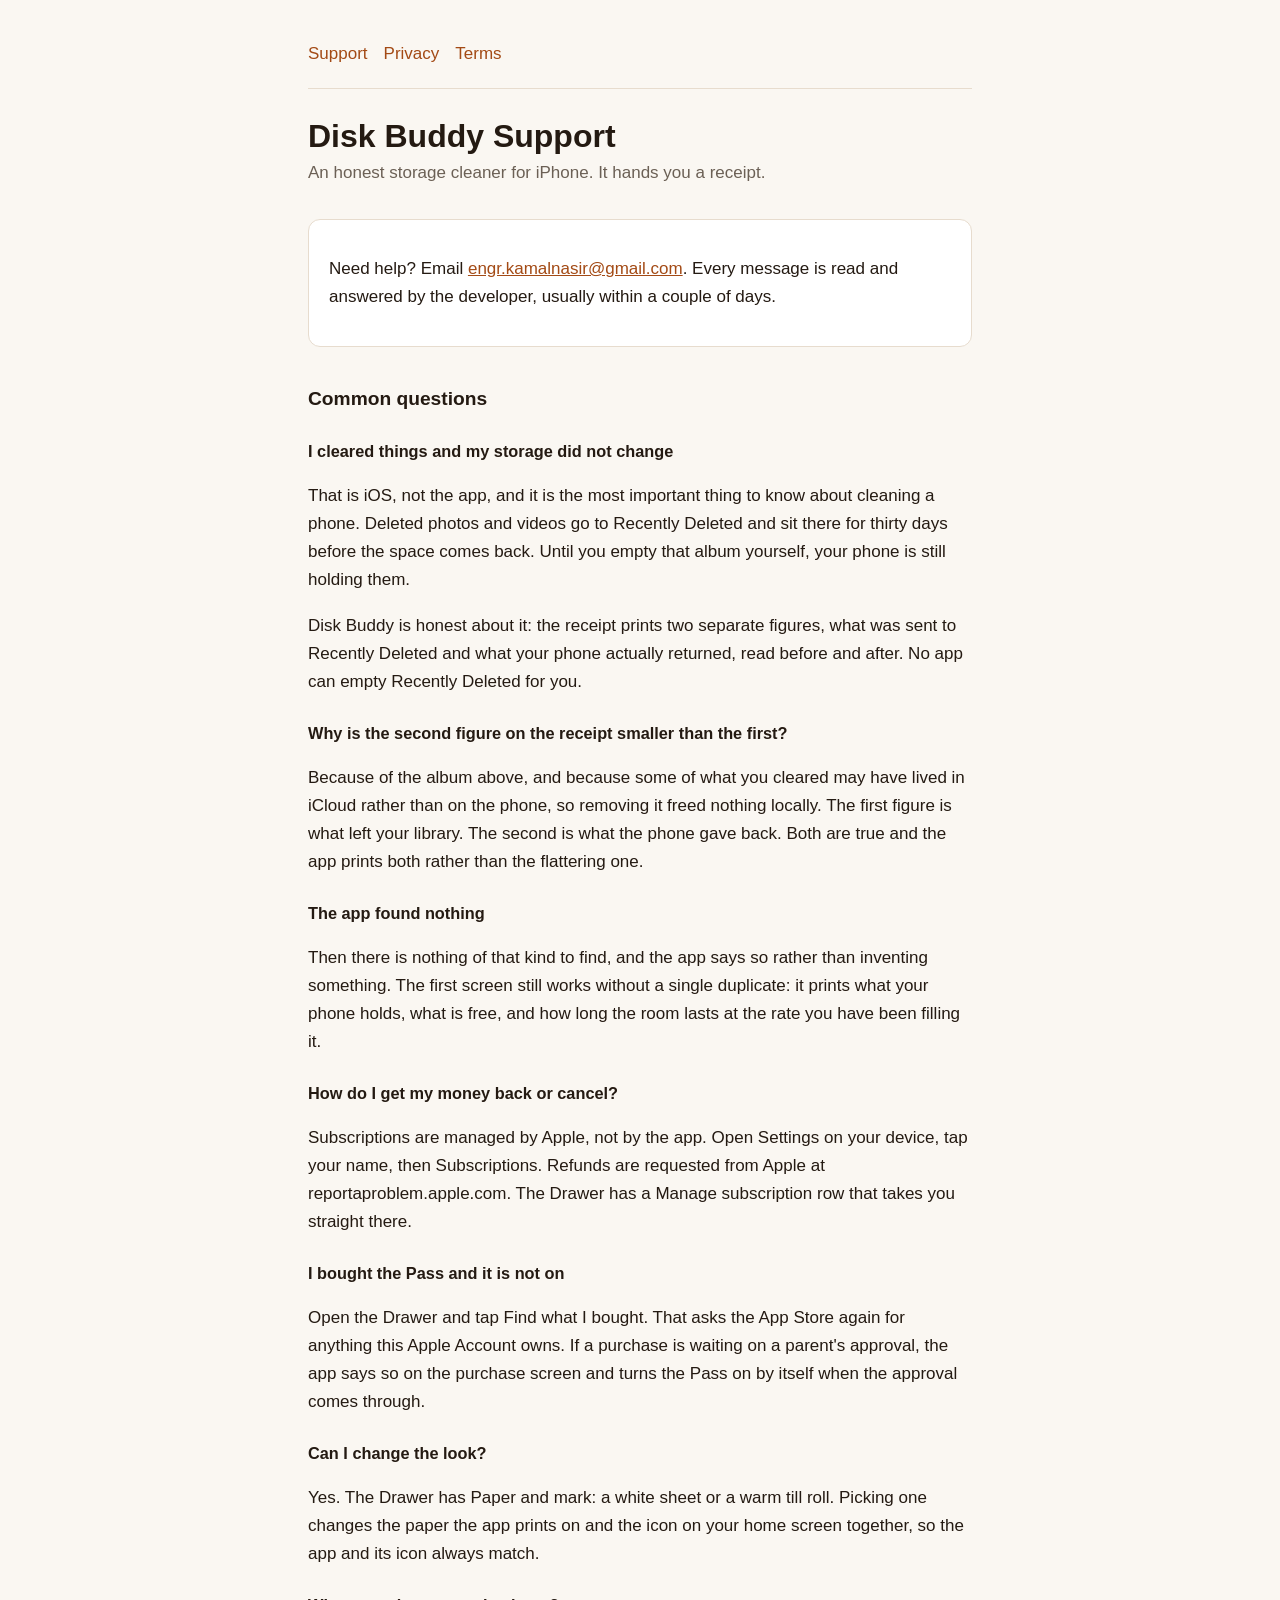
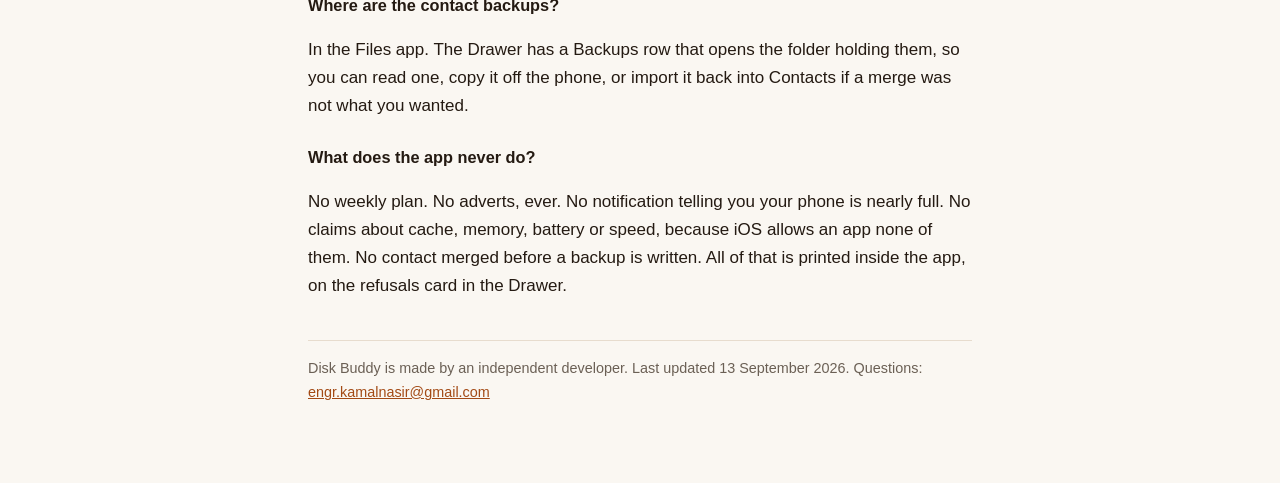
==== index.html @ d45f614e "Support, privacy and terms for Disk Buddy Three pages and one stylesheet, the same shape every legal" ====
<!doctype html>
<html lang="en"><head><meta charset="utf-8"><meta name="viewport" content="width=device-width,initial-scale=1"><title>Disk Buddy Support</title><link rel="stylesheet" href="style.css"></head><body><div class="wrap"><nav><a href="index.html">Support</a><a href="privacy.html">Privacy</a><a href="terms.html">Terms</a></nav><h1>Disk Buddy Support</h1>
<p class="sub">An honest storage cleaner for iPhone. It hands you a receipt.</p>
<div class="card"><p>Need help? Email <a href="mailto:engr.kamalnasir@gmail.com">engr.kamalnasir@gmail.com</a>. Every message is read and answered by the developer, usually within a couple of days.</p></div>
<h2>Common questions</h2>
<h3>I cleared things and my storage did not change</h3>
<p>That is iOS, not the app, and it is the most important thing to know about cleaning a phone. Deleted photos and videos go to Recently Deleted and sit there for thirty days before the space comes back. Until you empty that album yourself, your phone is still holding them.</p>
<p>Disk Buddy is honest about it: the receipt prints two separate figures, what was sent to Recently Deleted and what your phone actually returned, read before and after. No app can empty Recently Deleted for you.</p>
<h3>Why is the second figure on the receipt smaller than the first?</h3>
<p>Because of the album above, and because some of what you cleared may have lived in iCloud rather than on the phone, so removing it freed nothing locally. The first figure is what left your library. The second is what the phone gave back. Both are true and the app prints both rather than the flattering one.</p>
<h3>The app found nothing</h3>
<p>Then there is nothing of that kind to find, and the app says so rather than inventing something. The first screen still works without a single duplicate: it prints what your phone holds, what is free, and how long the room lasts at the rate you have been filling it.</p>
<h3>How do I get my money back or cancel?</h3>
<p>Subscriptions are managed by Apple, not by the app. Open Settings on your device, tap your name, then Subscriptions. Refunds are requested from Apple at reportaproblem.apple.com. The Drawer has a Manage subscription row that takes you straight there.</p>
<h3>I bought the Pass and it is not on</h3>
<p>Open the Drawer and tap Find what I bought. That asks the App Store again for anything this Apple Account owns. If a purchase is waiting on a parent's approval, the app says so on the purchase screen and turns the Pass on by itself when the approval comes through.</p>
<h3>Can I change the look?</h3>
<p>Yes. The Drawer has Paper and mark: a white sheet or a warm till roll. Picking one changes the paper the app prints on and the icon on your home screen together, so the app and its icon always match.</p>
<h3>Where are the contact backups?</h3>
<p>In the Files app. The Drawer has a Backups row that opens the folder holding them, so you can read one, copy it off the phone, or import it back into Contacts if a merge was not what you wanted.</p>
<h3>What does the app never do?</h3>
<p>No weekly plan. No adverts, ever. No notification telling you your phone is nearly full. No claims about cache, memory, battery or speed, because iOS allows an app none of them. No contact merged before a backup is written. All of that is printed inside the app, on the refusals card in the Drawer.</p><p class="updated">Disk Buddy is made by an independent developer. Last updated 13 September 2026. Questions: <a href="mailto:engr.kamalnasir@gmail.com">engr.kamalnasir@gmail.com</a></p></div></body></html>
---- style.css ----
:root { color-scheme: light dark; --ink:#241a12; --muted:#6b6055; --accent:#a34a15; --bg:#faf7f2; --card:#ffffff; --line:#e7dcce; }
@media (prefers-color-scheme: dark){ :root{ --ink:#f5efe7; --muted:#aba093; --accent:#f0a452; --bg:#14110e; --card:#1f1a15; --line:#332c24; } }
*{box-sizing:border-box}
body{margin:0;background:var(--bg);color:var(--ink);font:17px/1.65 -apple-system,BlinkMacSystemFont,"Segoe UI",Roboto,sans-serif}
.wrap{max-width:44rem;margin:0 auto;padding:2.5rem 1.25rem 4rem}
h1{font-size:2rem;line-height:1.2;margin:0 0 .25rem}
h2{font-size:1.2rem;margin:2.25rem 0 .5rem}
h3{font-size:1.02rem;margin:1.5rem 0 .35rem}
.sub{color:var(--muted);margin:0 0 2rem}
a{color:var(--accent)}
nav{display:flex;flex-wrap:wrap;gap:1rem;padding-bottom:1.25rem;border-bottom:1px solid var(--line);margin-bottom:1.75rem}
nav a{text-decoration:none;font-weight:500}
.card{background:var(--card);border:1px solid var(--line);border-radius:12px;padding:1.1rem 1.25rem;margin:1rem 0}
.updated{color:var(--muted);font-size:.9rem;margin-top:2.5rem;border-top:1px solid var(--line);padding-top:1rem}
ul{padding-left:1.2rem} li{margin:.35rem 0}
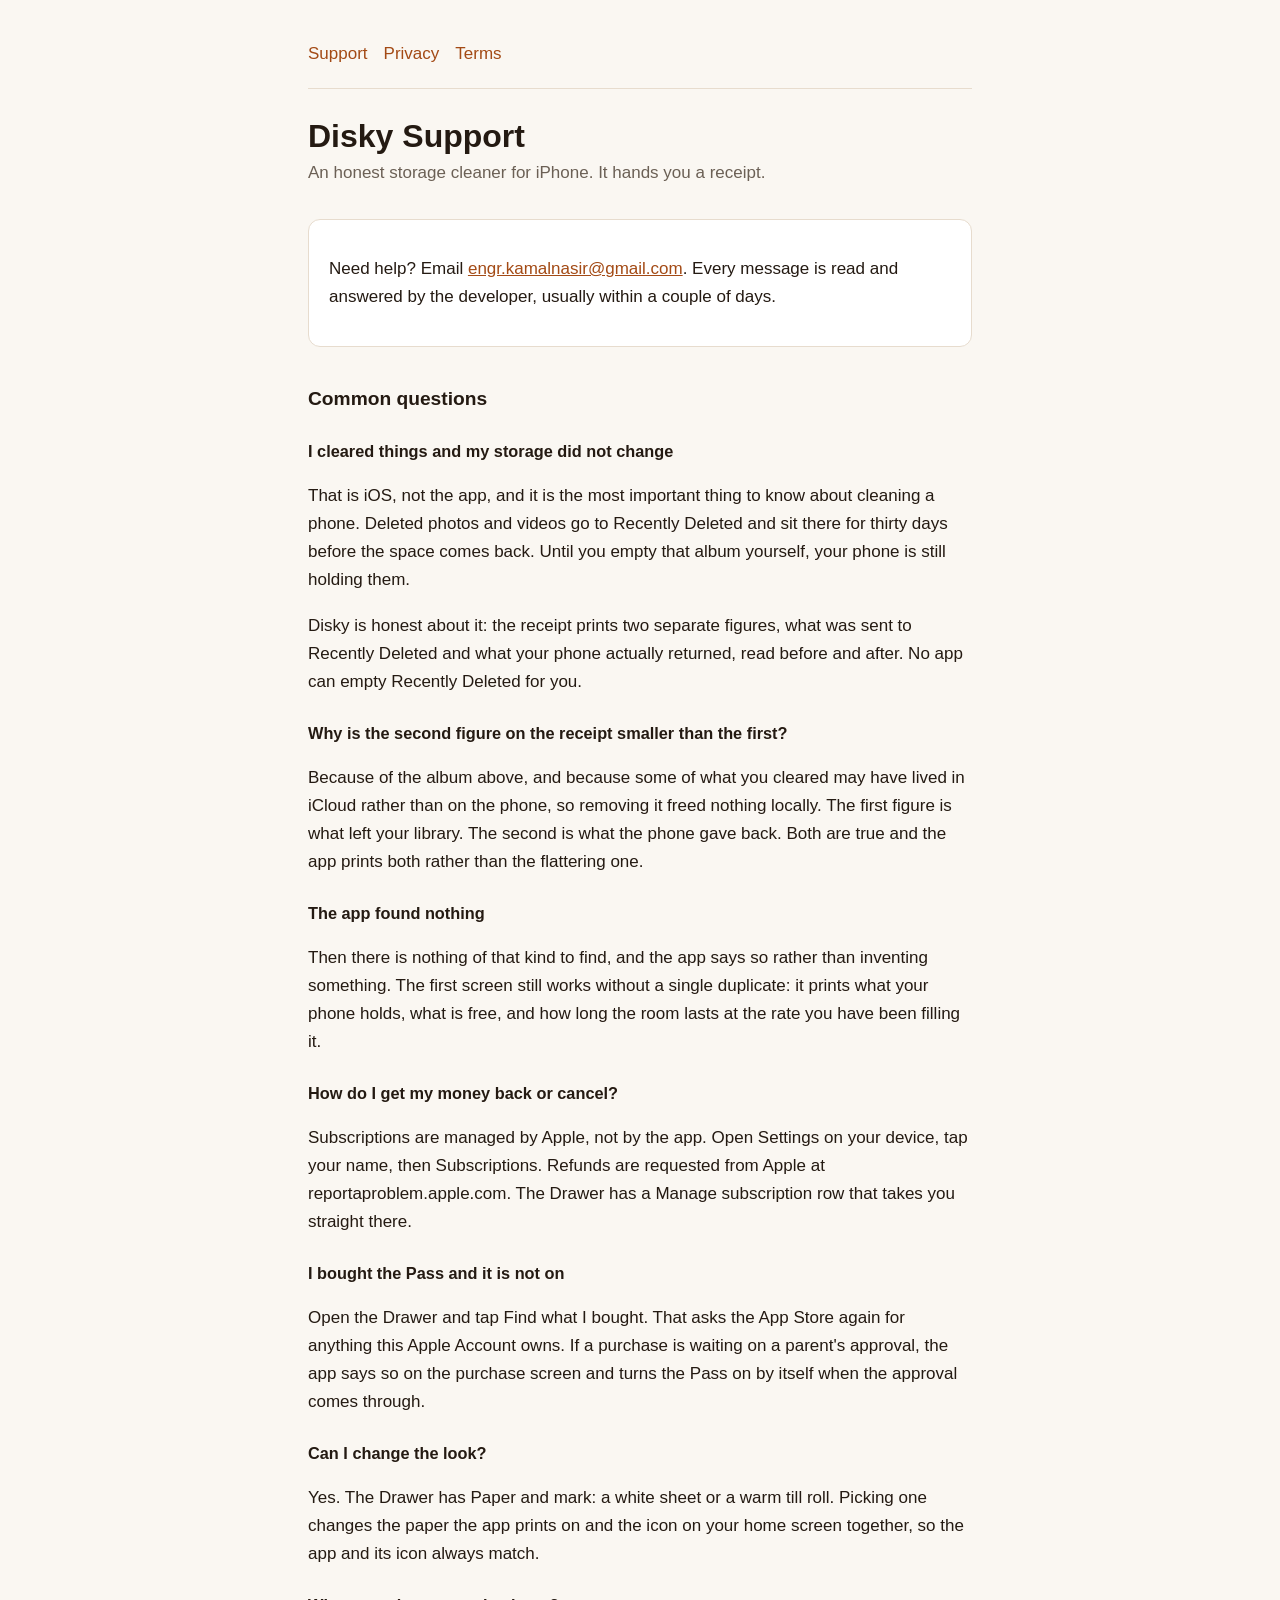
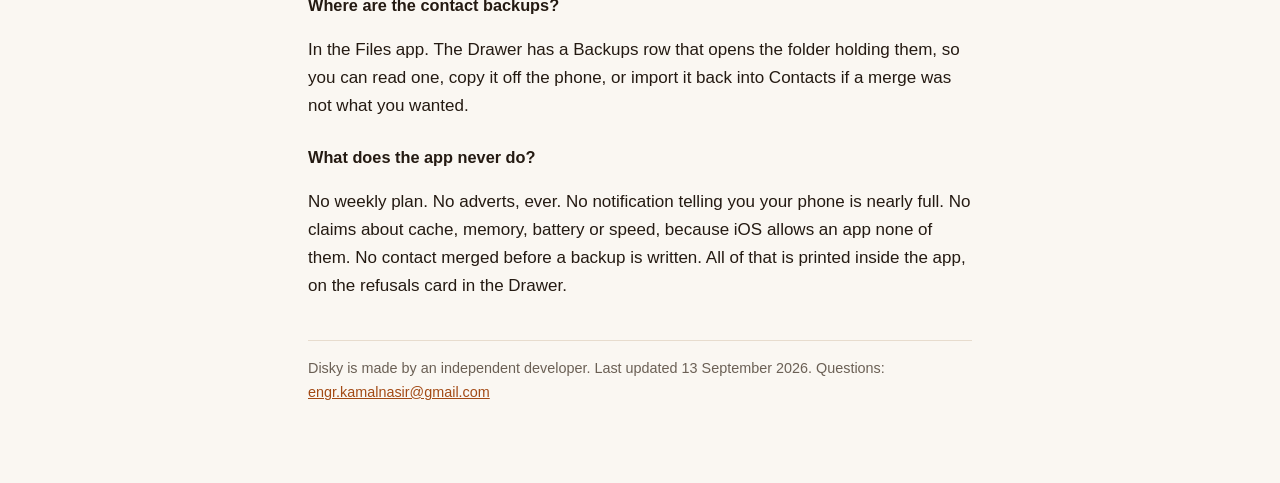
==== commit 10a3e768: "Support, privacy and terms for Disky, which was Disk Buddy" ====
--- a/index.html
+++ b/index.html
@@ -1,11 +1,11 @@
 <!doctype html>
-<html lang="en"><head><meta charset="utf-8"><meta name="viewport" content="width=device-width,initial-scale=1"><title>Disk Buddy Support</title><link rel="stylesheet" href="style.css"></head><body><div class="wrap"><nav><a href="index.html">Support</a><a href="privacy.html">Privacy</a><a href="terms.html">Terms</a></nav><h1>Disk Buddy Support</h1>
+<html lang="en"><head><meta charset="utf-8"><meta name="viewport" content="width=device-width,initial-scale=1"><title>Disky Support</title><link rel="stylesheet" href="style.css"></head><body><div class="wrap"><nav><a href="index.html">Support</a><a href="privacy.html">Privacy</a><a href="terms.html">Terms</a></nav><h1>Disky Support</h1>
 <p class="sub">An honest storage cleaner for iPhone. It hands you a receipt.</p>
 <div class="card"><p>Need help? Email <a href="mailto:engr.kamalnasir@gmail.com">engr.kamalnasir@gmail.com</a>. Every message is read and answered by the developer, usually within a couple of days.</p></div>
 <h2>Common questions</h2>
 <h3>I cleared things and my storage did not change</h3>
 <p>That is iOS, not the app, and it is the most important thing to know about cleaning a phone. Deleted photos and videos go to Recently Deleted and sit there for thirty days before the space comes back. Until you empty that album yourself, your phone is still holding them.</p>
-<p>Disk Buddy is honest about it: the receipt prints two separate figures, what was sent to Recently Deleted and what your phone actually returned, read before and after. No app can empty Recently Deleted for you.</p>
+<p>Disky is honest about it: the receipt prints two separate figures, what was sent to Recently Deleted and what your phone actually returned, read before and after. No app can empty Recently Deleted for you.</p>
 <h3>Why is the second figure on the receipt smaller than the first?</h3>
 <p>Because of the album above, and because some of what you cleared may have lived in iCloud rather than on the phone, so removing it freed nothing locally. The first figure is what left your library. The second is what the phone gave back. Both are true and the app prints both rather than the flattering one.</p>
 <h3>The app found nothing</h3>
@@ -19,4 +19,4 @@
 <h3>Where are the contact backups?</h3>
 <p>In the Files app. The Drawer has a Backups row that opens the folder holding them, so you can read one, copy it off the phone, or import it back into Contacts if a merge was not what you wanted.</p>
 <h3>What does the app never do?</h3>
-<p>No weekly plan. No adverts, ever. No notification telling you your phone is nearly full. No claims about cache, memory, battery or speed, because iOS allows an app none of them. No contact merged before a backup is written. All of that is printed inside the app, on the refusals card in the Drawer.</p><p class="updated">Disk Buddy is made by an independent developer. Last updated 13 September 2026. Questions: <a href="mailto:engr.kamalnasir@gmail.com">engr.kamalnasir@gmail.com</a></p></div></body></html>
+<p>No weekly plan. No adverts, ever. No notification telling you your phone is nearly full. No claims about cache, memory, battery or speed, because iOS allows an app none of them. No contact merged before a backup is written. All of that is printed inside the app, on the refusals card in the Drawer.</p><p class="updated">Disky is made by an independent developer. Last updated 13 September 2026. Questions: <a href="mailto:engr.kamalnasir@gmail.com">engr.kamalnasir@gmail.com</a></p></div></body></html>
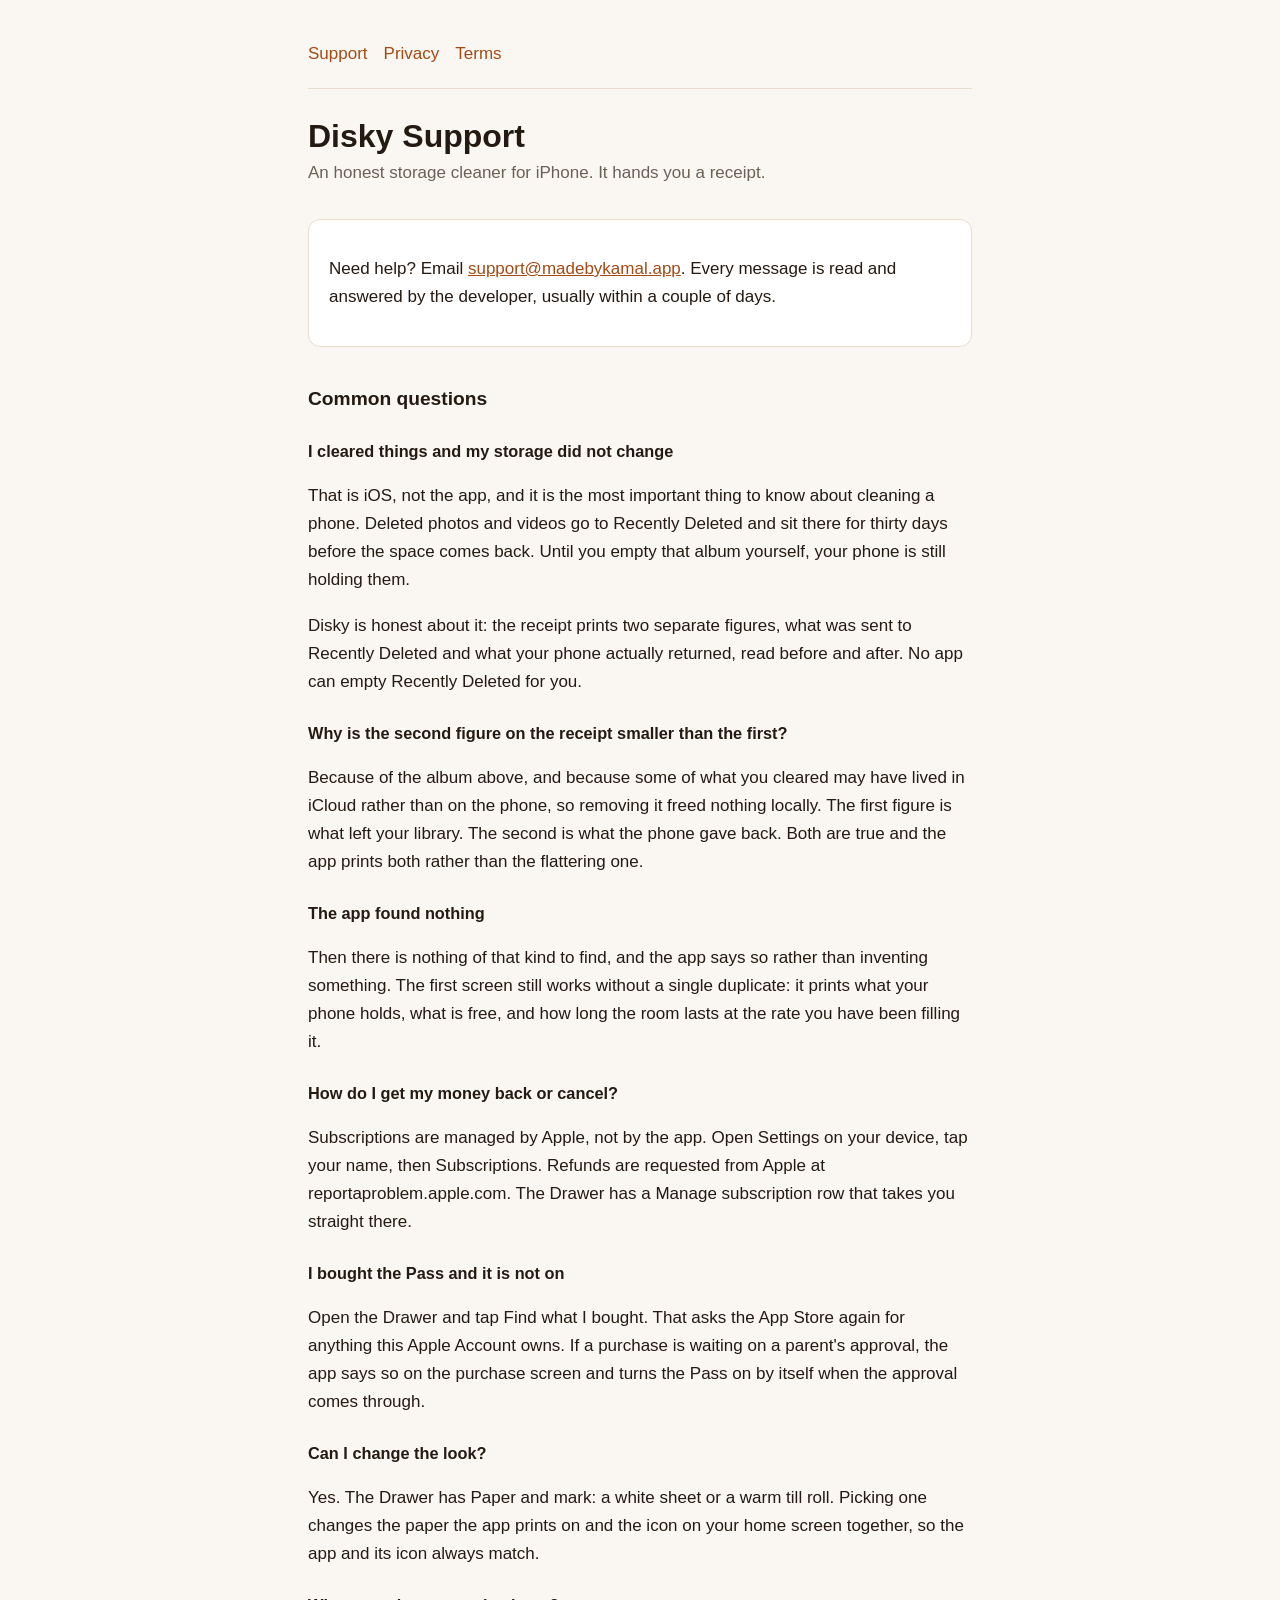
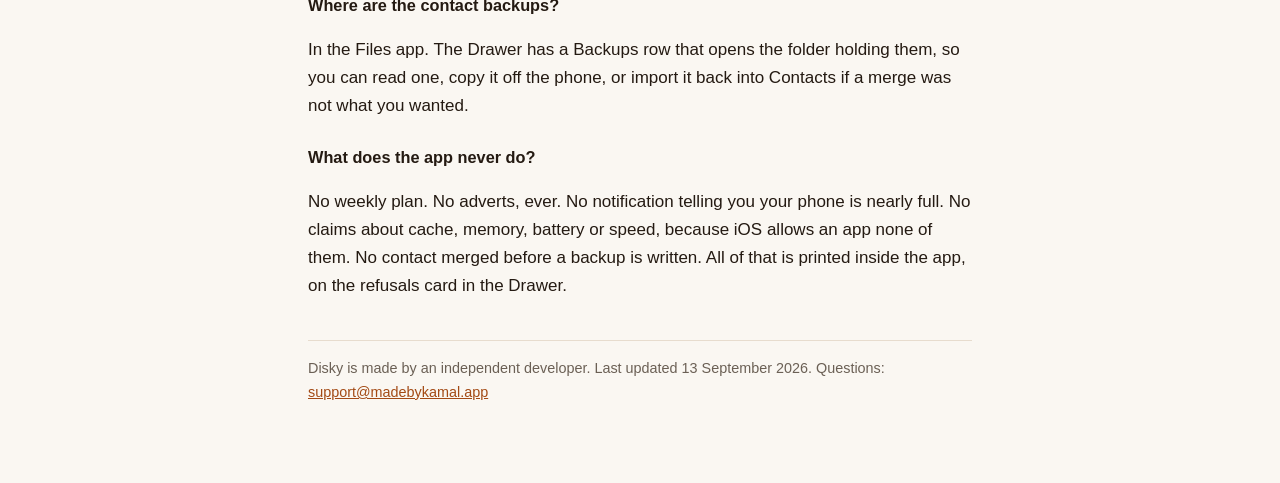
==== commit dcc91f0f: "Support email is now support@madebykamal.app" ====
--- a/index.html
+++ b/index.html
@@ -1,7 +1,7 @@
 <!doctype html>
 <html lang="en"><head><meta charset="utf-8"><meta name="viewport" content="width=device-width,initial-scale=1"><title>Disky Support</title><link rel="stylesheet" href="style.css"></head><body><div class="wrap"><nav><a href="index.html">Support</a><a href="privacy.html">Privacy</a><a href="terms.html">Terms</a></nav><h1>Disky Support</h1>
 <p class="sub">An honest storage cleaner for iPhone. It hands you a receipt.</p>
-<div class="card"><p>Need help? Email <a href="mailto:engr.kamalnasir@gmail.com">engr.kamalnasir@gmail.com</a>. Every message is read and answered by the developer, usually within a couple of days.</p></div>
+<div class="card"><p>Need help? Email <a href="mailto:support@madebykamal.app">support@madebykamal.app</a>. Every message is read and answered by the developer, usually within a couple of days.</p></div>
 <h2>Common questions</h2>
 <h3>I cleared things and my storage did not change</h3>
 <p>That is iOS, not the app, and it is the most important thing to know about cleaning a phone. Deleted photos and videos go to Recently Deleted and sit there for thirty days before the space comes back. Until you empty that album yourself, your phone is still holding them.</p>
@@ -19,4 +19,4 @@
 <h3>Where are the contact backups?</h3>
 <p>In the Files app. The Drawer has a Backups row that opens the folder holding them, so you can read one, copy it off the phone, or import it back into Contacts if a merge was not what you wanted.</p>
 <h3>What does the app never do?</h3>
-<p>No weekly plan. No adverts, ever. No notification telling you your phone is nearly full. No claims about cache, memory, battery or speed, because iOS allows an app none of them. No contact merged before a backup is written. All of that is printed inside the app, on the refusals card in the Drawer.</p><p class="updated">Disky is made by an independent developer. Last updated 13 September 2026. Questions: <a href="mailto:engr.kamalnasir@gmail.com">engr.kamalnasir@gmail.com</a></p></div></body></html>
+<p>No weekly plan. No adverts, ever. No notification telling you your phone is nearly full. No claims about cache, memory, battery or speed, because iOS allows an app none of them. No contact merged before a backup is written. All of that is printed inside the app, on the refusals card in the Drawer.</p><p class="updated">Disky is made by an independent developer. Last updated 13 September 2026. Questions: <a href="mailto:support@madebykamal.app">support@madebykamal.app</a></p></div></body></html>
